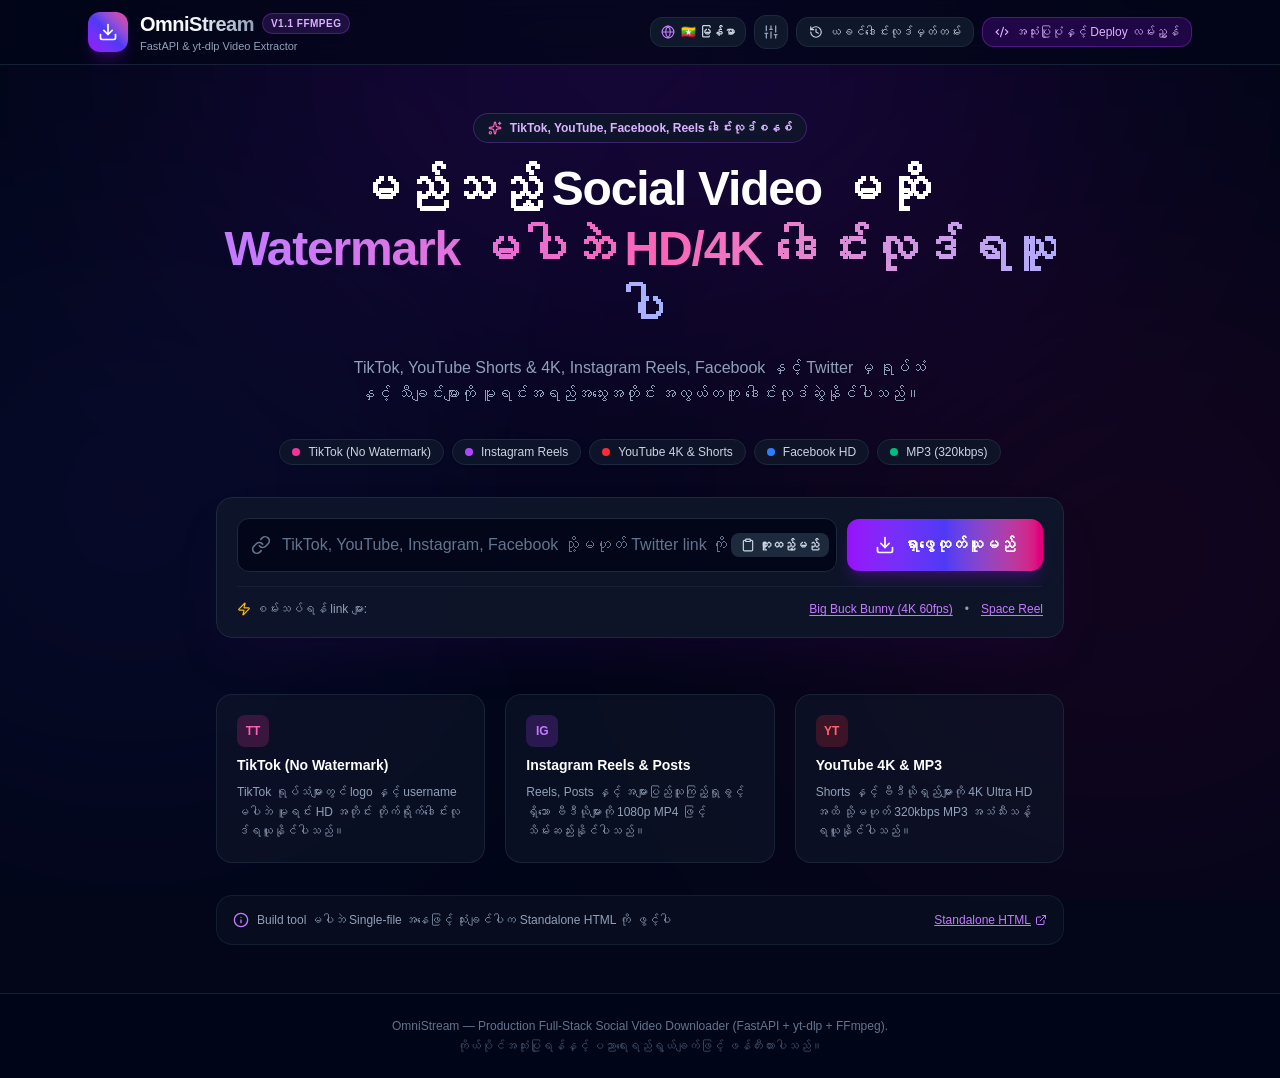
==== index.html @ b4f0a3ff "Fix stylesheet link path in index.html" ====
<!doctype html>
<html lang="en">
  <head>
    <meta charset="UTF-8" />
    <meta name="viewport" content="width=device-width, initial-scale=1.0" />
    <title>OmniStream - All-in-One Video Downloader</title>
    <meta name="description" content="High-performance video and audio extractor for TikTok, YouTube, Instagram Reels, and Facebook with HD/4K quality selection and MP3 audio download." />
    <meta property="og:title" content="OmniStream - All-in-One Video Downloader" />
    <meta property="og:description" content="High-performance video and audio extractor for TikTok, YouTube, Instagram Reels, and Facebook with HD/4K quality selection and MP3 audio download." />
    <meta property="og:type" content="website" />
    <meta name="twitter:card" content="summary_large_image" />
    <meta name="theme-color" content="#7c3aed" />
    <link rel="icon" type="image/svg+xml" href="./icon-192.svg" />
    <link rel="apple-touch-icon" href="./icon-192.svg" />
    <link rel="manifest" href="./manifest.json" />
    <script type="module" crossorigin src="/assets/index-Dh89wIkY.js"></script>
    <link rel="stylesheet" crossorigin href="./assets/index-B0MserwB.css">
  </head>
  <body>
    <div id="root"></div>
  </body>
</html>
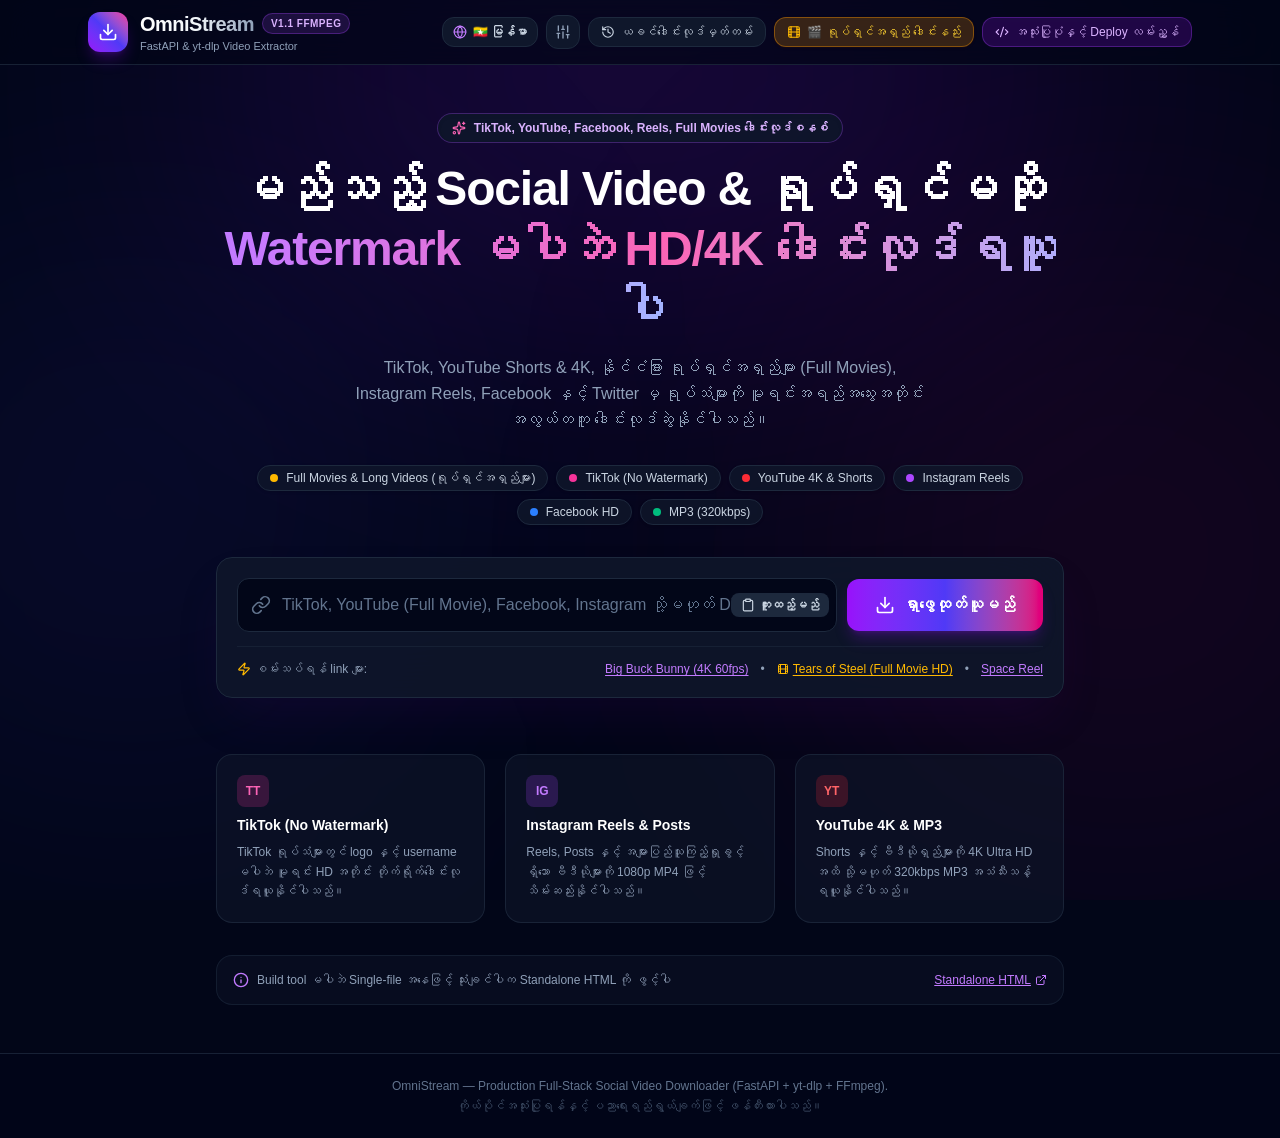
==== commit 53d1b3a3: "Add files via upload" ====
--- a/index.html
+++ b/index.html
@@ -10,11 +10,11 @@
     <meta property="og:type" content="website" />
     <meta name="twitter:card" content="summary_large_image" />
     <meta name="theme-color" content="#7c3aed" />
-    <link rel="icon" type="image/svg+xml" href="./icon-192.svg" />
-    <link rel="apple-touch-icon" href="./icon-192.svg" />
-    <link rel="manifest" href="./manifest.json" />
-    <script type="module" crossorigin src="/assets/index-Dh89wIkY.js"></script>
-    <link rel="stylesheet" crossorigin href="./assets/index-B0MserwB.css">
+    <link rel="icon" type="image/svg+xml" href="/icon-192.svg" />
+    <link rel="apple-touch-icon" href="/icon-192.svg" />
+    <link rel="manifest" href="/manifest.json" />
+    <script type="module" crossorigin src="/assets/index-CCQqiAP5.js"></script>
+    <link rel="stylesheet" crossorigin href="/assets/index-DUMod42j.css">
   </head>
   <body>
     <div id="root"></div>
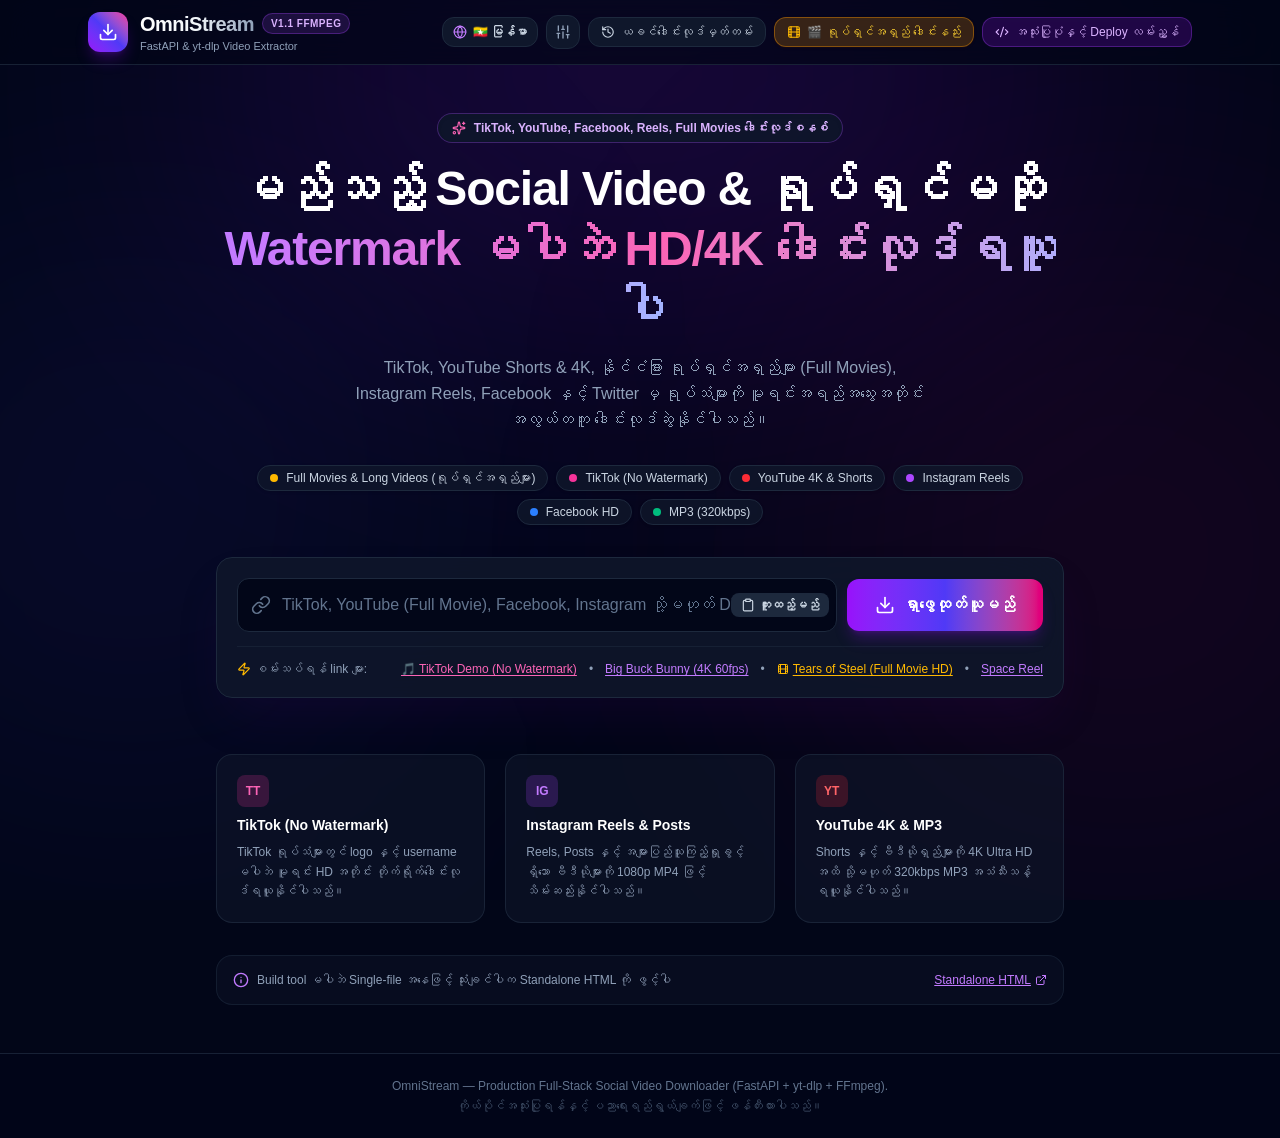
==== commit 32a7f081: "Add files via upload" ====
--- a/index.html
+++ b/index.html
@@ -13,8 +13,8 @@
     <link rel="icon" type="image/svg+xml" href="/icon-192.svg" />
     <link rel="apple-touch-icon" href="/icon-192.svg" />
     <link rel="manifest" href="/manifest.json" />
-    <script type="module" crossorigin src="/assets/index-CCQqiAP5.js"></script>
-    <link rel="stylesheet" crossorigin href="/assets/index-DUMod42j.css">
+    <script type="module" crossorigin src="/assets/index-Cp0uIxHu.js"></script>
+    <link rel="stylesheet" crossorigin href="/assets/index-Bswdc-AP.css">
   </head>
   <body>
     <div id="root"></div>
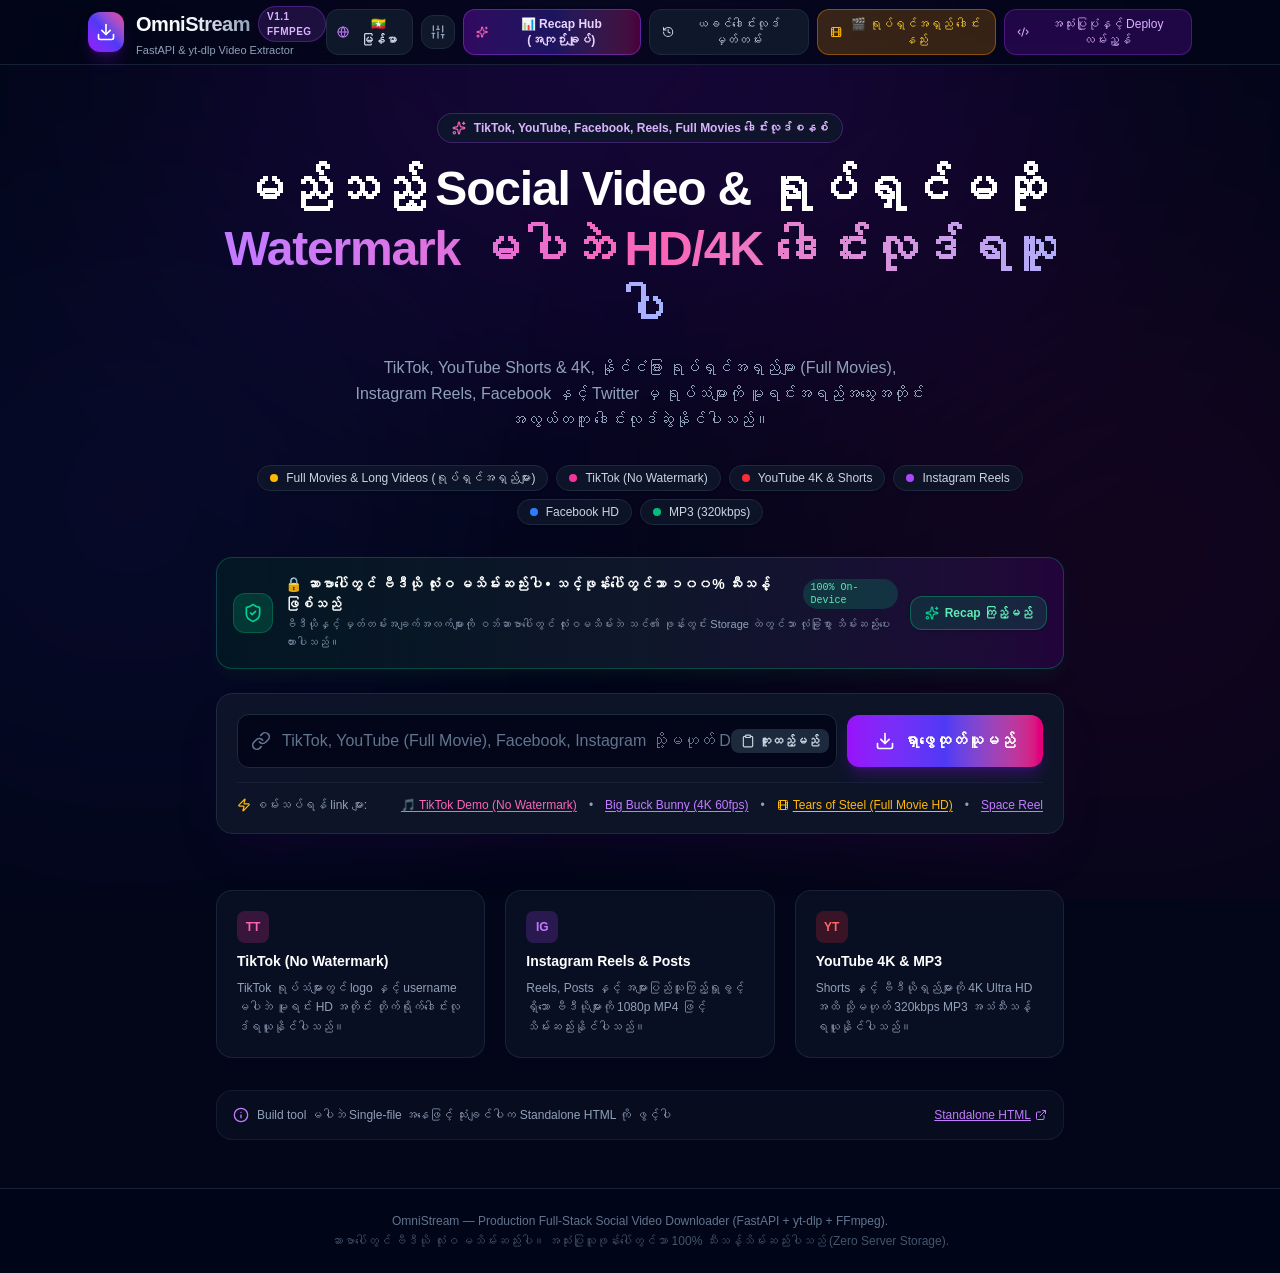
==== commit fd74a417: "Add files via upload" ====
--- a/index.html
+++ b/index.html
@@ -13,8 +13,8 @@
     <link rel="icon" type="image/svg+xml" href="/icon-192.svg" />
     <link rel="apple-touch-icon" href="/icon-192.svg" />
     <link rel="manifest" href="/manifest.json" />
-    <script type="module" crossorigin src="/assets/index-Cp0uIxHu.js"></script>
-    <link rel="stylesheet" crossorigin href="/assets/index-Bswdc-AP.css">
+    <script type="module" crossorigin src="/assets/index-aXJFDcMM.js"></script>
+    <link rel="stylesheet" crossorigin href="/assets/index-DwkytTck.css">
   </head>
   <body>
     <div id="root"></div>
